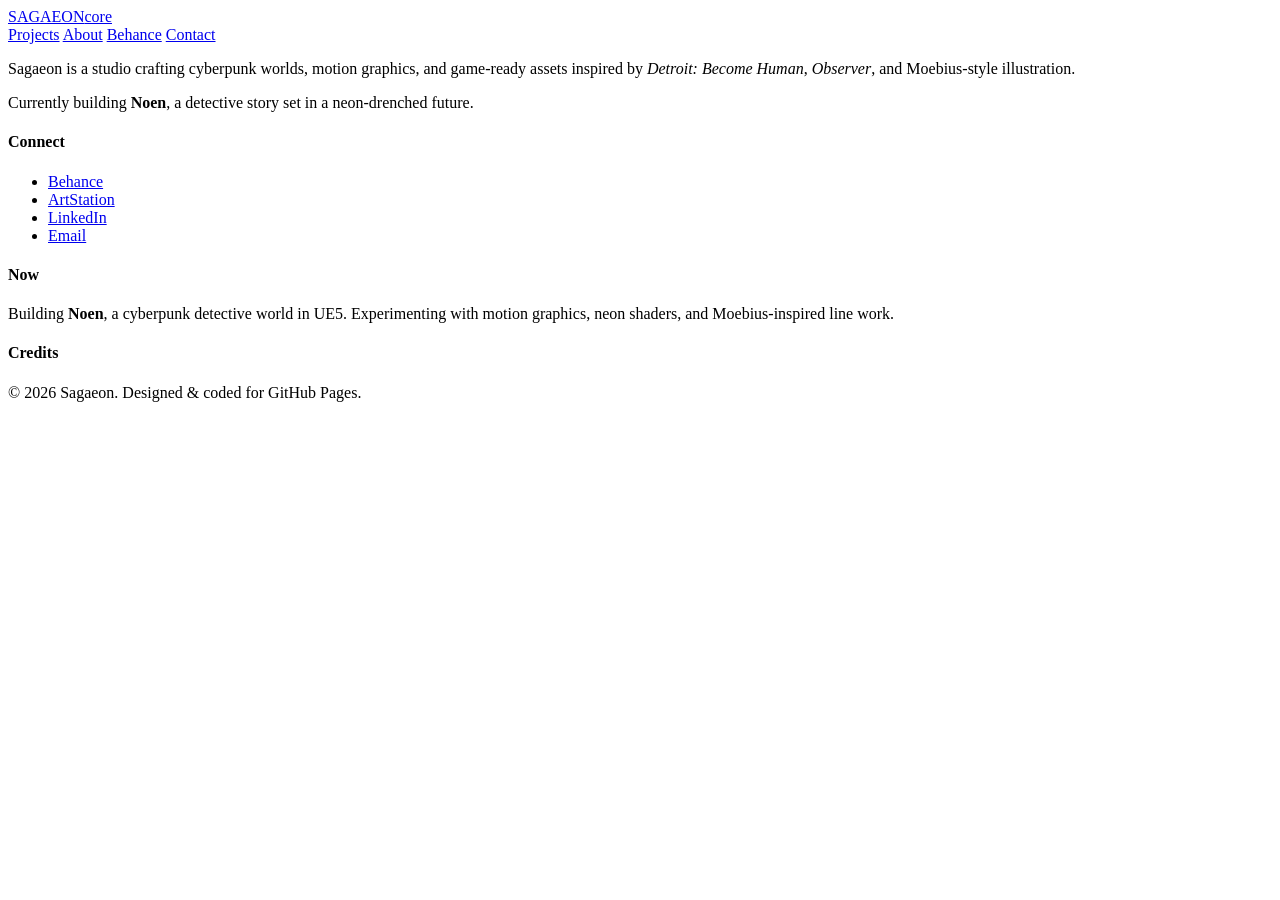
==== public/index.html @ ce380712 "pushing core portfolio skeleton" ====
<!doctype html>
<html lang="en">
<head>
	<meta name="generator" content="Hugo 0.163.3"><script src="/livereload.js?mindelay=10&amp;v=2&amp;port=1313&amp;path=livereload" data-no-instant defer></script>
  <meta charset="utf-8">
  <meta name="viewport" content="width=device-width, initial-scale=1">
  <title>Home — SAGAEON</title>
  <link rel="preconnect" href="https://fonts.googleapis.com">
  <link rel="preconnect" href="https://fonts.gstatic.com" crossorigin>
  <link href="https://fonts.googleapis.com/css2?family=Audiowide&family=Inter:wght@300;400;600;800&display=swap" rel="stylesheet">
  <link rel="stylesheet" href="/assets/css/style.css">
  <script defer src="/assets/js/main.js"></script>
</head>
<body>
  <div class="scanlines"></div>
  
  <header class="site-header">
    <div class="container nav-wrap">
      <a class="brand" href="https://sagaeon.studio"><span class="brand-glow">SAGAEON</span><span class="brand-sub">core</span></a>
      <nav>
        <a class="nav-link" href="/projects/" data-glitch="Projects">Projects</a>
        <a class="nav-link" href="/about/" data-glitch="About">About</a>
        <a class="nav-link" href="https://www.behance.net/meipb" target="_blank" rel="noopener" data-glitch="Behance">Behance</a>
        <a class="nav-link" href="mailto:hello@sagaeon.com" data-glitch="Contact">Contact</a>
      </nav>
    </div>
  </header>

  <main class="container">
    
  <div class="homepage-content">
    <p>Sagaeon is a studio crafting cyberpunk worlds, motion graphics, and game-ready assets inspired by <em>Detroit: Become Human</em>, <em>Observer</em>, and Moebius-style illustration.</p>
<p>Currently building <strong>Noen</strong>, a detective story set in a neon-drenched future.</p>

  </div>

  </main>

  <footer class="site-footer">
    <div class="container footer-grid">
      <div>
        <h4>Connect</h4>
        <ul class="link-list">
          <li><a href="https://www.behance.net/meipb" target="_blank" rel="noopener">Behance</a></li>
          <li><a href="https://www.artstation.com/" target="_blank" rel="noopener">ArtStation</a></li>
          <li><a href="https://www.linkedin.com/" target="_blank" rel="noopener">LinkedIn</a></li>
          <li><a href="mailto:hello@sagaeon.com">Email</a></li>
        </ul>
      </div>
      <div>
        <h4>Now</h4>
        <p>Building <strong>Noen</strong>, a cyberpunk detective world in UE5. Experimenting with motion graphics, neon shaders, and Moebius-inspired line work.</p>
      </div>
      <div>
        <h4>Credits</h4>
        <p>© 2026 Sagaeon. Designed & coded for GitHub Pages.</p>
      </div>
    </div>
  </footer>
</body>
</html>
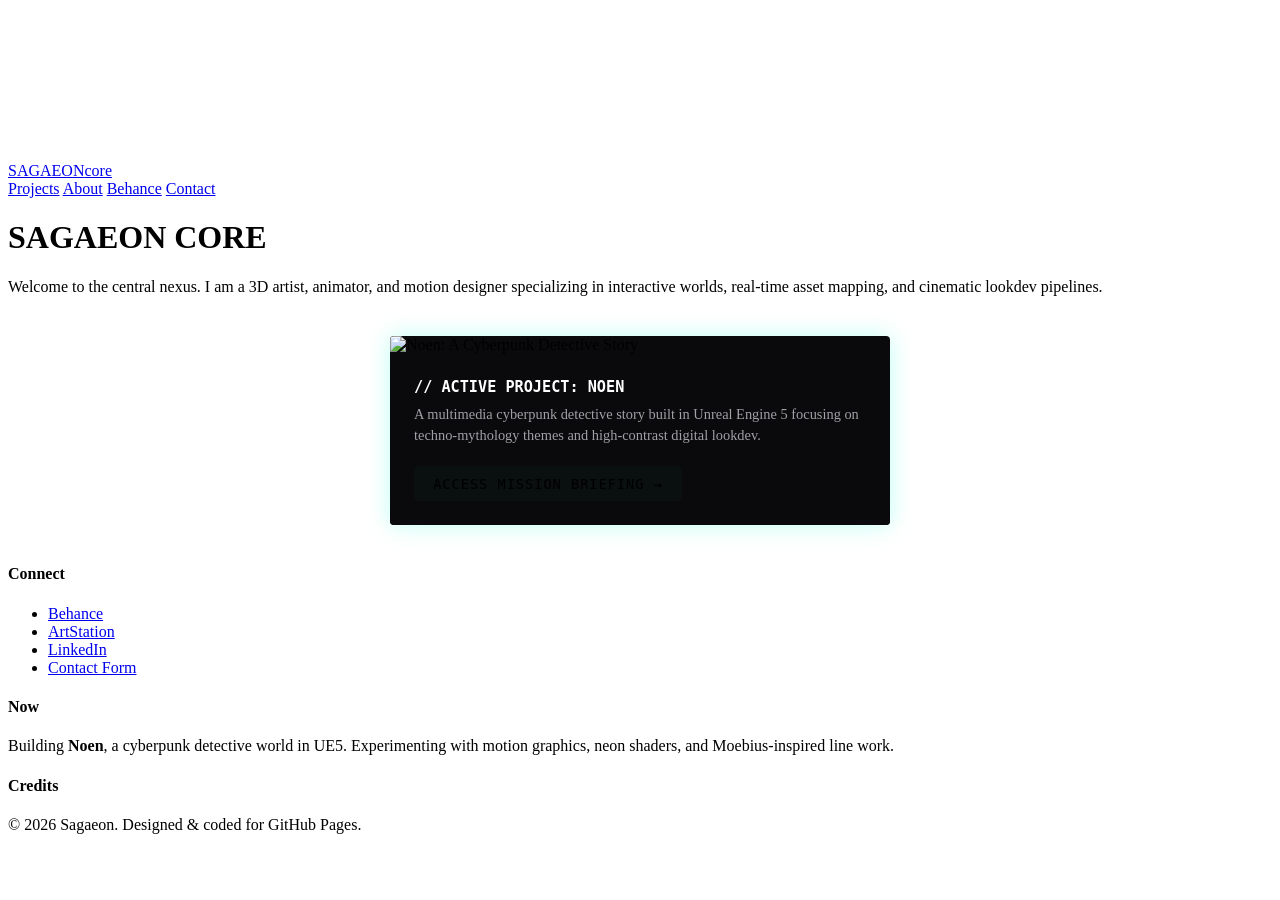
==== commit 0b112775: "feat: add 3D and design portfolio sections for internship application" ====
--- a/public/index.html
+++ b/public/index.html
@@ -1,27 +1,27 @@
 <!doctype html>
 <html lang="en">
 <head>
-	<meta name="generator" content="Hugo 0.163.3"><script src="/livereload.js?mindelay=10&amp;v=2&amp;port=1313&amp;path=livereload" data-no-instant defer></script>
+	<meta name="generator" content="Hugo 0.163.3">
   <meta charset="utf-8">
   <meta name="viewport" content="width=device-width, initial-scale=1">
   <title>Home — SAGAEON</title>
   <link rel="preconnect" href="https://fonts.googleapis.com">
   <link rel="preconnect" href="https://fonts.gstatic.com" crossorigin>
-  <link href="https://fonts.googleapis.com/css2?family=Audiowide&family=Inter:wght@300;400;600;800&display=swap" rel="stylesheet">
   <link rel="stylesheet" href="/assets/css/style.css">
-  <script defer src="/assets/js/main.js"></script>
+  <script defer src="/js/main.js"></script>
 </head>
 <body>
-  <div class="scanlines"></div>
   
+  <canvas id="matrix-rain"></canvas>
+
   <header class="site-header">
     <div class="container nav-wrap">
-      <a class="brand" href="https://sagaeon.studio"><span class="brand-glow">SAGAEON</span><span class="brand-sub">core</span></a>
+      <a class="brand" href="https://www.sagaeon.com"><span class="brand-glow">SAGAEON</span><span class="brand-sub">core</span></a>
       <nav>
         <a class="nav-link" href="/projects/" data-glitch="Projects">Projects</a>
         <a class="nav-link" href="/about/" data-glitch="About">About</a>
         <a class="nav-link" href="https://www.behance.net/meipb" target="_blank" rel="noopener" data-glitch="Behance">Behance</a>
-        <a class="nav-link" href="mailto:hello@sagaeon.com" data-glitch="Contact">Contact</a>
+        <a class="nav-link" href="/contact/" data-glitch="Contact">Contact</a>
       </nav>
     </div>
   </header>
@@ -29,9 +29,16 @@
   <main class="container">
     
   <div class="homepage-content">
-    <p>Sagaeon is a studio crafting cyberpunk worlds, motion graphics, and game-ready assets inspired by <em>Detroit: Become Human</em>, <em>Observer</em>, and Moebius-style illustration.</p>
-<p>Currently building <strong>Noen</strong>, a detective story set in a neon-drenched future.</p>
-
+    <h1 id="sagaeon-core">SAGAEON CORE</h1>
+<p>Welcome to the central nexus. I am a 3D artist, animator, and motion designer specializing in interactive worlds, real-time asset mapping, and cinematic lookdev pipelines.</p>
+<div class="hero-spotlight" style="margin: 2.5rem auto; max-width: 500px; border: 1px solid var(--neon-cyan); box-shadow: 0 0 25px rgba(0, 255, 204, 0.25); border-radius: 4px; overflow: hidden; background: #0a0a0c;">
+<img src="/images/noen-poster.jpg" alt="Noen: A Cyberpunk Detective Story" style="width: 100%; display: block; height: auto;">
+  <div class="hero-overlay" style="padding: 1.5rem; border-top: 1px solid var(--neon-cyan); background: rgba(10, 10, 12, 0.95);">
+    <h3 style="margin: 0 0 0.5rem 0; color: #fff; font-family: monospace;">// ACTIVE PROJECT: NOEN</h3>
+    <p style="margin: 0 0 1.2rem 0; font-size: 0.9rem; color: #a0a0a5; line-height: 1.5;">A multimedia cyberpunk detective story built in Unreal Engine 5 focusing on techno-mythology themes and high-contrast digital lookdev.</p>
+    <a href="/projects/" class="btn-nexus" style="display: inline-block; padding: 0.6rem 1.2rem; border: 1px solid var(--neon-cyan); color: var(--neon-cyan); text-decoration: none; border-radius: 4px; font-size: 0.85rem; font-family: monospace; text-transform: uppercase; letter-spacing: 1px; background: rgba(0, 255, 204, 0.02); transition: all 0.3s ease;">Access Mission Briefing →</a>
+  </div>
+</div>
   </div>
 
   </main>
@@ -44,7 +51,7 @@
           <li><a href="https://www.behance.net/meipb" target="_blank" rel="noopener">Behance</a></li>
           <li><a href="https://www.artstation.com/" target="_blank" rel="noopener">ArtStation</a></li>
           <li><a href="https://www.linkedin.com/" target="_blank" rel="noopener">LinkedIn</a></li>
-          <li><a href="mailto:hello@sagaeon.com">Email</a></li>
+          <li><a href="/contact/">Contact Form</a></li>
         </ul>
       </div>
       <div>
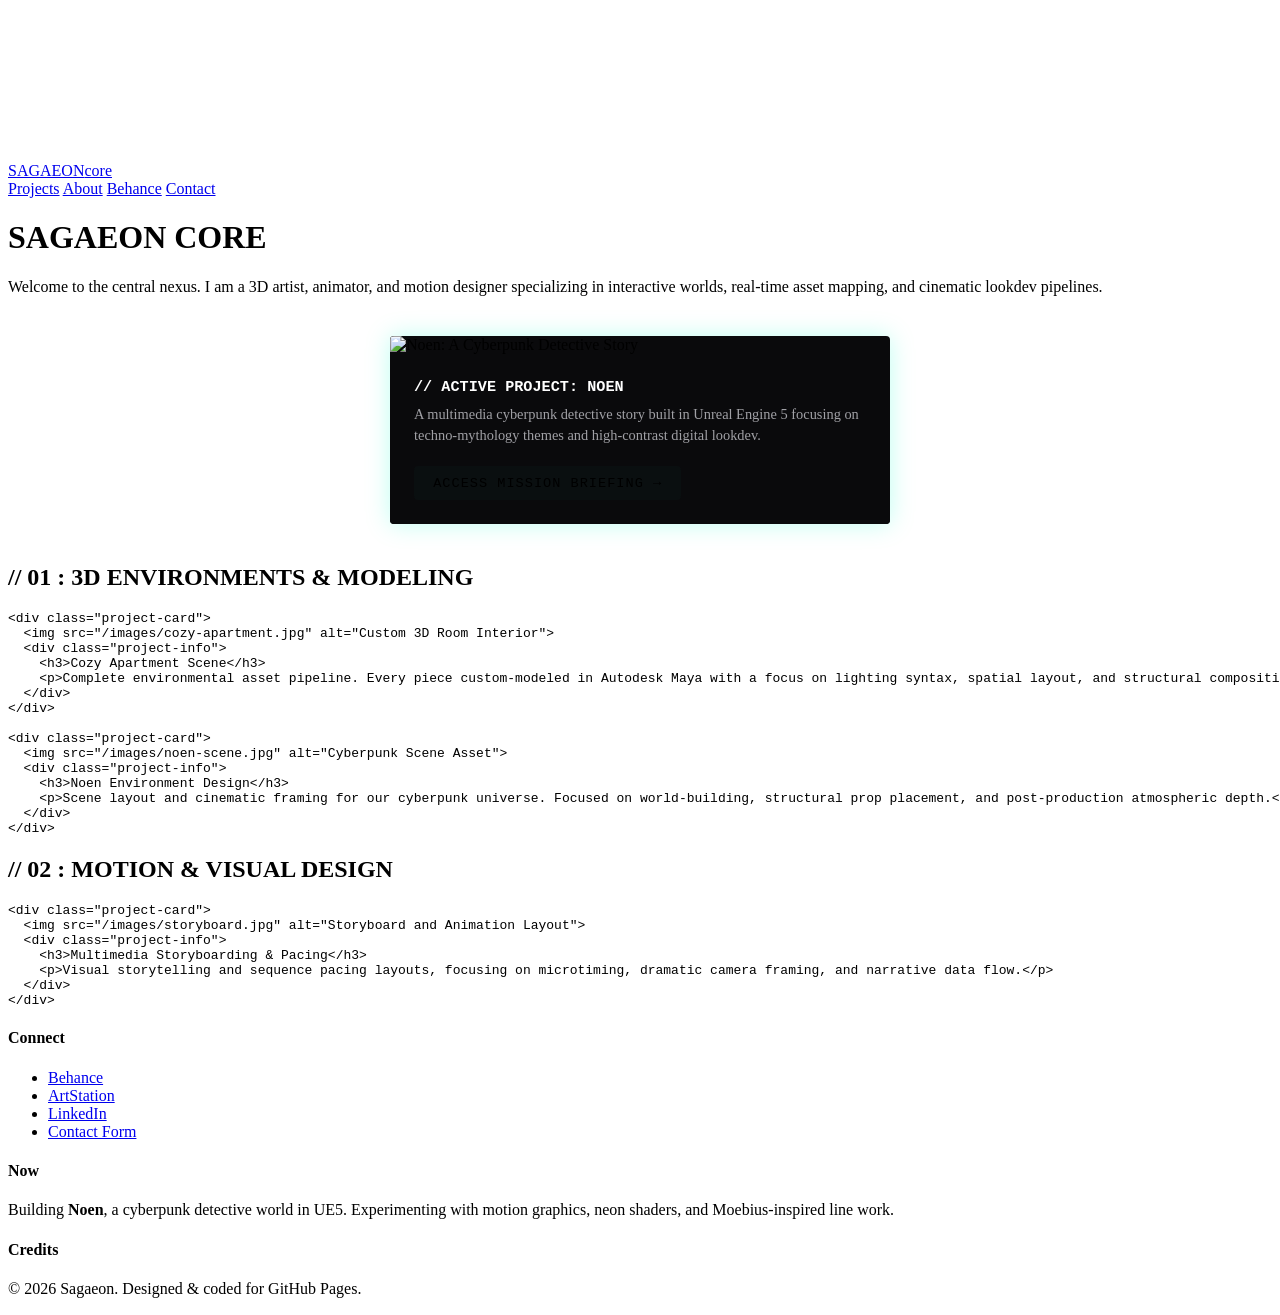
==== commit 34009b5f: "feat: deploy interactive 3D and design portfolio categories" ====
--- a/public/index.html
+++ b/public/index.html
@@ -39,6 +39,38 @@
     <a href="/projects/" class="btn-nexus" style="display: inline-block; padding: 0.6rem 1.2rem; border: 1px solid var(--neon-cyan); color: var(--neon-cyan); text-decoration: none; border-radius: 4px; font-size: 0.85rem; font-family: monospace; text-transform: uppercase; letter-spacing: 1px; background: rgba(0, 255, 204, 0.02); transition: all 0.3s ease;">Access Mission Briefing →</a>
   </div>
 </div>
+<section class="portfolio-container">
+  <h2 class="section-title">// 01 : 3D ENVIRONMENTS & MODELING</h2>
+  <div class="portfolio-grid">
+<pre><code>&lt;div class=&quot;project-card&quot;&gt;
+  &lt;img src=&quot;/images/cozy-apartment.jpg&quot; alt=&quot;Custom 3D Room Interior&quot;&gt;
+  &lt;div class=&quot;project-info&quot;&gt;
+    &lt;h3&gt;Cozy Apartment Scene&lt;/h3&gt;
+    &lt;p&gt;Complete environmental asset pipeline. Every piece custom-modeled in Autodesk Maya with a focus on lighting syntax, spatial layout, and structural composition.&lt;/p&gt;
+  &lt;/div&gt;
+&lt;/div&gt;
+
+&lt;div class=&quot;project-card&quot;&gt;
+  &lt;img src=&quot;/images/noen-scene.jpg&quot; alt=&quot;Cyberpunk Scene Asset&quot;&gt;
+  &lt;div class=&quot;project-info&quot;&gt;
+    &lt;h3&gt;Noen Environment Design&lt;/h3&gt;
+    &lt;p&gt;Scene layout and cinematic framing for our cyberpunk universe. Focused on world-building, structural prop placement, and post-production atmospheric depth.&lt;/p&gt;
+  &lt;/div&gt;
+&lt;/div&gt;
+</code></pre>
+  </div>
+  <h2 class="section-title">// 02 : MOTION & VISUAL DESIGN</h2>
+  <div class="portfolio-grid">
+<pre><code>&lt;div class=&quot;project-card&quot;&gt;
+  &lt;img src=&quot;/images/storyboard.jpg&quot; alt=&quot;Storyboard and Animation Layout&quot;&gt;
+  &lt;div class=&quot;project-info&quot;&gt;
+    &lt;h3&gt;Multimedia Storyboarding &amp; Pacing&lt;/h3&gt;
+    &lt;p&gt;Visual storytelling and sequence pacing layouts, focusing on microtiming, dramatic camera framing, and narrative data flow.&lt;/p&gt;
+  &lt;/div&gt;
+&lt;/div&gt;
+</code></pre>
+  </div>
+</section>
   </div>
 
   </main>
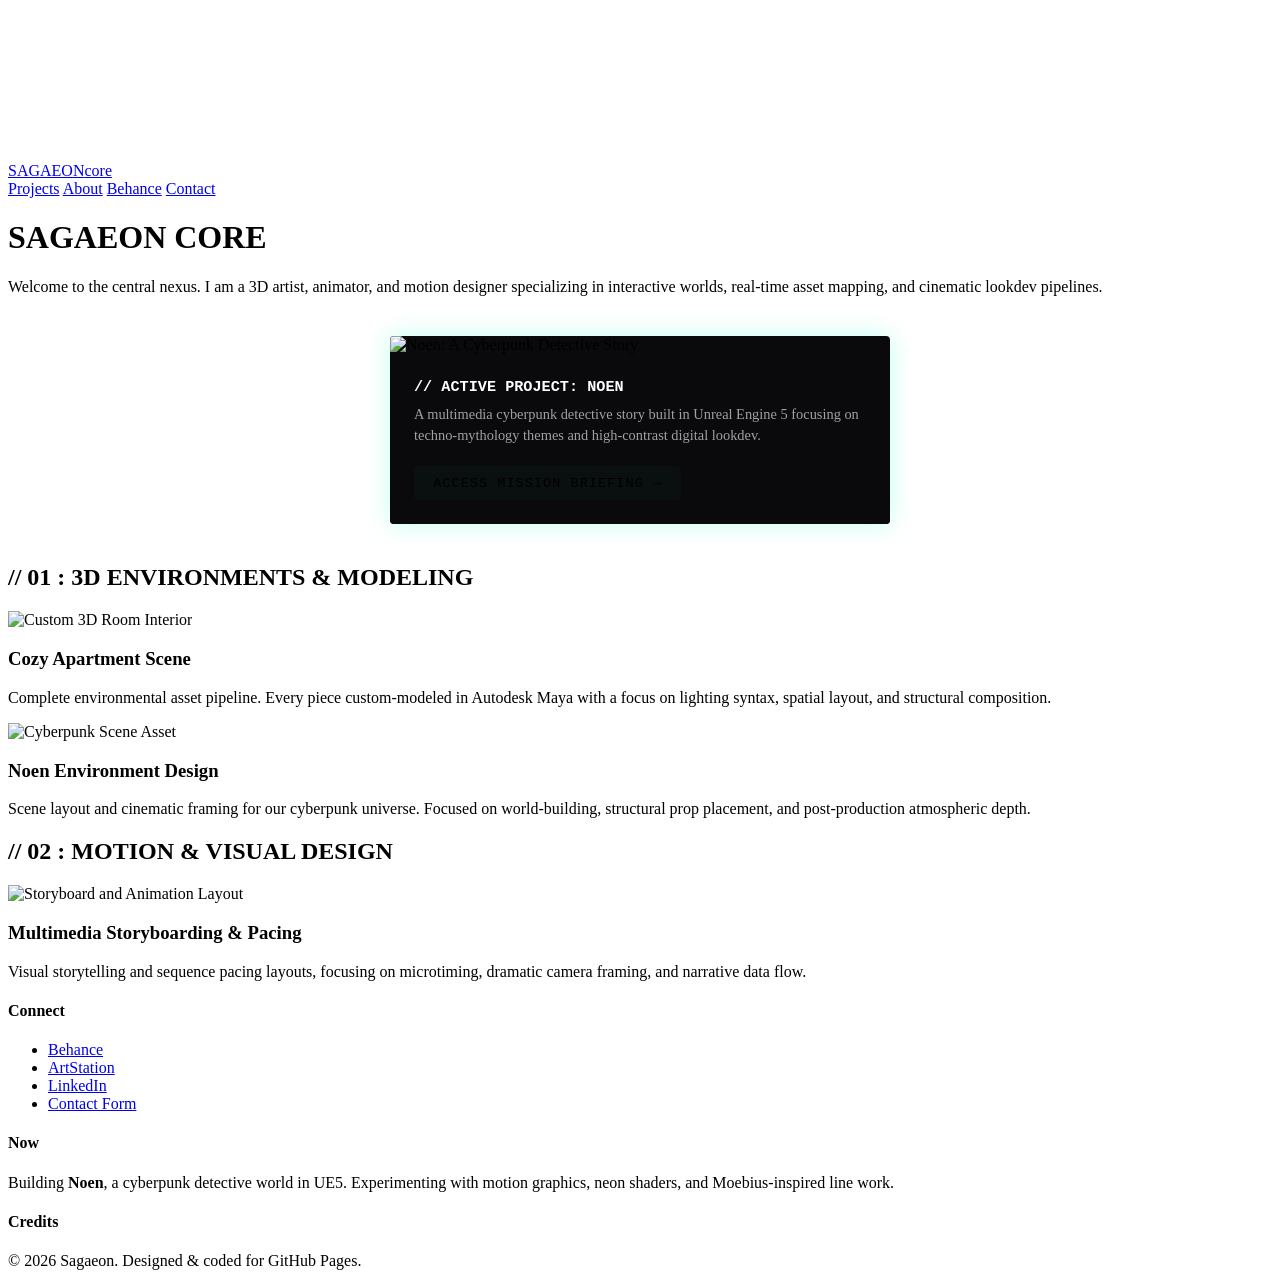
==== commit 04149c8d: "fix: resolve markdown rendering bug by removing html indentation" ====
--- a/public/index.html
+++ b/public/index.html
@@ -33,43 +33,40 @@
 <p>Welcome to the central nexus. I am a 3D artist, animator, and motion designer specializing in interactive worlds, real-time asset mapping, and cinematic lookdev pipelines.</p>
 <div class="hero-spotlight" style="margin: 2.5rem auto; max-width: 500px; border: 1px solid var(--neon-cyan); box-shadow: 0 0 25px rgba(0, 255, 204, 0.25); border-radius: 4px; overflow: hidden; background: #0a0a0c;">
 <img src="/images/noen-poster.jpg" alt="Noen: A Cyberpunk Detective Story" style="width: 100%; display: block; height: auto;">
-  <div class="hero-overlay" style="padding: 1.5rem; border-top: 1px solid var(--neon-cyan); background: rgba(10, 10, 12, 0.95);">
-    <h3 style="margin: 0 0 0.5rem 0; color: #fff; font-family: monospace;">// ACTIVE PROJECT: NOEN</h3>
-    <p style="margin: 0 0 1.2rem 0; font-size: 0.9rem; color: #a0a0a5; line-height: 1.5;">A multimedia cyberpunk detective story built in Unreal Engine 5 focusing on techno-mythology themes and high-contrast digital lookdev.</p>
-    <a href="/projects/" class="btn-nexus" style="display: inline-block; padding: 0.6rem 1.2rem; border: 1px solid var(--neon-cyan); color: var(--neon-cyan); text-decoration: none; border-radius: 4px; font-size: 0.85rem; font-family: monospace; text-transform: uppercase; letter-spacing: 1px; background: rgba(0, 255, 204, 0.02); transition: all 0.3s ease;">Access Mission Briefing →</a>
-  </div>
+<div class="hero-overlay" style="padding: 1.5rem; border-top: 1px solid var(--neon-cyan); background: rgba(10, 10, 12, 0.95);">
+<h3 style="margin: 0 0 0.5rem 0; color: #fff; font-family: monospace;">// ACTIVE PROJECT: NOEN</h3>
+<p style="margin: 0 0 1.2rem 0; font-size: 0.9rem; color: #a0a0a5; line-height: 1.5;">A multimedia cyberpunk detective story built in Unreal Engine 5 focusing on techno-mythology themes and high-contrast digital lookdev.</p>
+<a href="/projects/" class="btn-nexus" style="display: inline-block; padding: 0.6rem 1.2rem; border: 1px solid var(--neon-cyan); color: var(--neon-cyan); text-decoration: none; border-radius: 4px; font-size: 0.85rem; font-family: monospace; text-transform: uppercase; letter-spacing: 1px; background: rgba(0, 255, 204, 0.02); transition: all 0.3s ease;">Access Mission Briefing →</a>
+</div>
 </div>
 <section class="portfolio-container">
-  <h2 class="section-title">// 01 : 3D ENVIRONMENTS & MODELING</h2>
-  <div class="portfolio-grid">
-<pre><code>&lt;div class=&quot;project-card&quot;&gt;
-  &lt;img src=&quot;/images/cozy-apartment.jpg&quot; alt=&quot;Custom 3D Room Interior&quot;&gt;
-  &lt;div class=&quot;project-info&quot;&gt;
-    &lt;h3&gt;Cozy Apartment Scene&lt;/h3&gt;
-    &lt;p&gt;Complete environmental asset pipeline. Every piece custom-modeled in Autodesk Maya with a focus on lighting syntax, spatial layout, and structural composition.&lt;/p&gt;
-  &lt;/div&gt;
-&lt;/div&gt;
-
-&lt;div class=&quot;project-card&quot;&gt;
-  &lt;img src=&quot;/images/noen-scene.jpg&quot; alt=&quot;Cyberpunk Scene Asset&quot;&gt;
-  &lt;div class=&quot;project-info&quot;&gt;
-    &lt;h3&gt;Noen Environment Design&lt;/h3&gt;
-    &lt;p&gt;Scene layout and cinematic framing for our cyberpunk universe. Focused on world-building, structural prop placement, and post-production atmospheric depth.&lt;/p&gt;
-  &lt;/div&gt;
-&lt;/div&gt;
-</code></pre>
-  </div>
-  <h2 class="section-title">// 02 : MOTION & VISUAL DESIGN</h2>
-  <div class="portfolio-grid">
-<pre><code>&lt;div class=&quot;project-card&quot;&gt;
-  &lt;img src=&quot;/images/storyboard.jpg&quot; alt=&quot;Storyboard and Animation Layout&quot;&gt;
-  &lt;div class=&quot;project-info&quot;&gt;
-    &lt;h3&gt;Multimedia Storyboarding &amp; Pacing&lt;/h3&gt;
-    &lt;p&gt;Visual storytelling and sequence pacing layouts, focusing on microtiming, dramatic camera framing, and narrative data flow.&lt;/p&gt;
-  &lt;/div&gt;
-&lt;/div&gt;
-</code></pre>
-  </div>
+<h2 class="section-title">// 01 : 3D ENVIRONMENTS & MODELING</h2>
+<div class="portfolio-grid">
+<div class="project-card">
+<img src="/images/cozy-apartment.jpg" alt="Custom 3D Room Interior">
+<div class="project-info">
+<h3>Cozy Apartment Scene</h3>
+<p>Complete environmental asset pipeline. Every piece custom-modeled in Autodesk Maya with a focus on lighting syntax, spatial layout, and structural composition.</p>
+</div>
+</div>
+<div class="project-card">
+<img src="/images/noen-scene.jpg" alt="Cyberpunk Scene Asset">
+<div class="project-info">
+<h3>Noen Environment Design</h3>
+<p>Scene layout and cinematic framing for our cyberpunk universe. Focused on world-building, structural prop placement, and post-production atmospheric depth.</p>
+</div>
+</div>
+</div>
+<h2 class="section-title">// 02 : MOTION & VISUAL DESIGN</h2>
+<div class="portfolio-grid">
+<div class="project-card">
+<img src="/images/storyboard.jpg" alt="Storyboard and Animation Layout">
+<div class="project-info">
+<h3>Multimedia Storyboarding & Pacing</h3>
+<p>Visual storytelling and sequence pacing layouts, focusing on microtiming, dramatic camera framing, and narrative data flow.</p>
+</div>
+</div>
+</div>
 </section>
   </div>
 
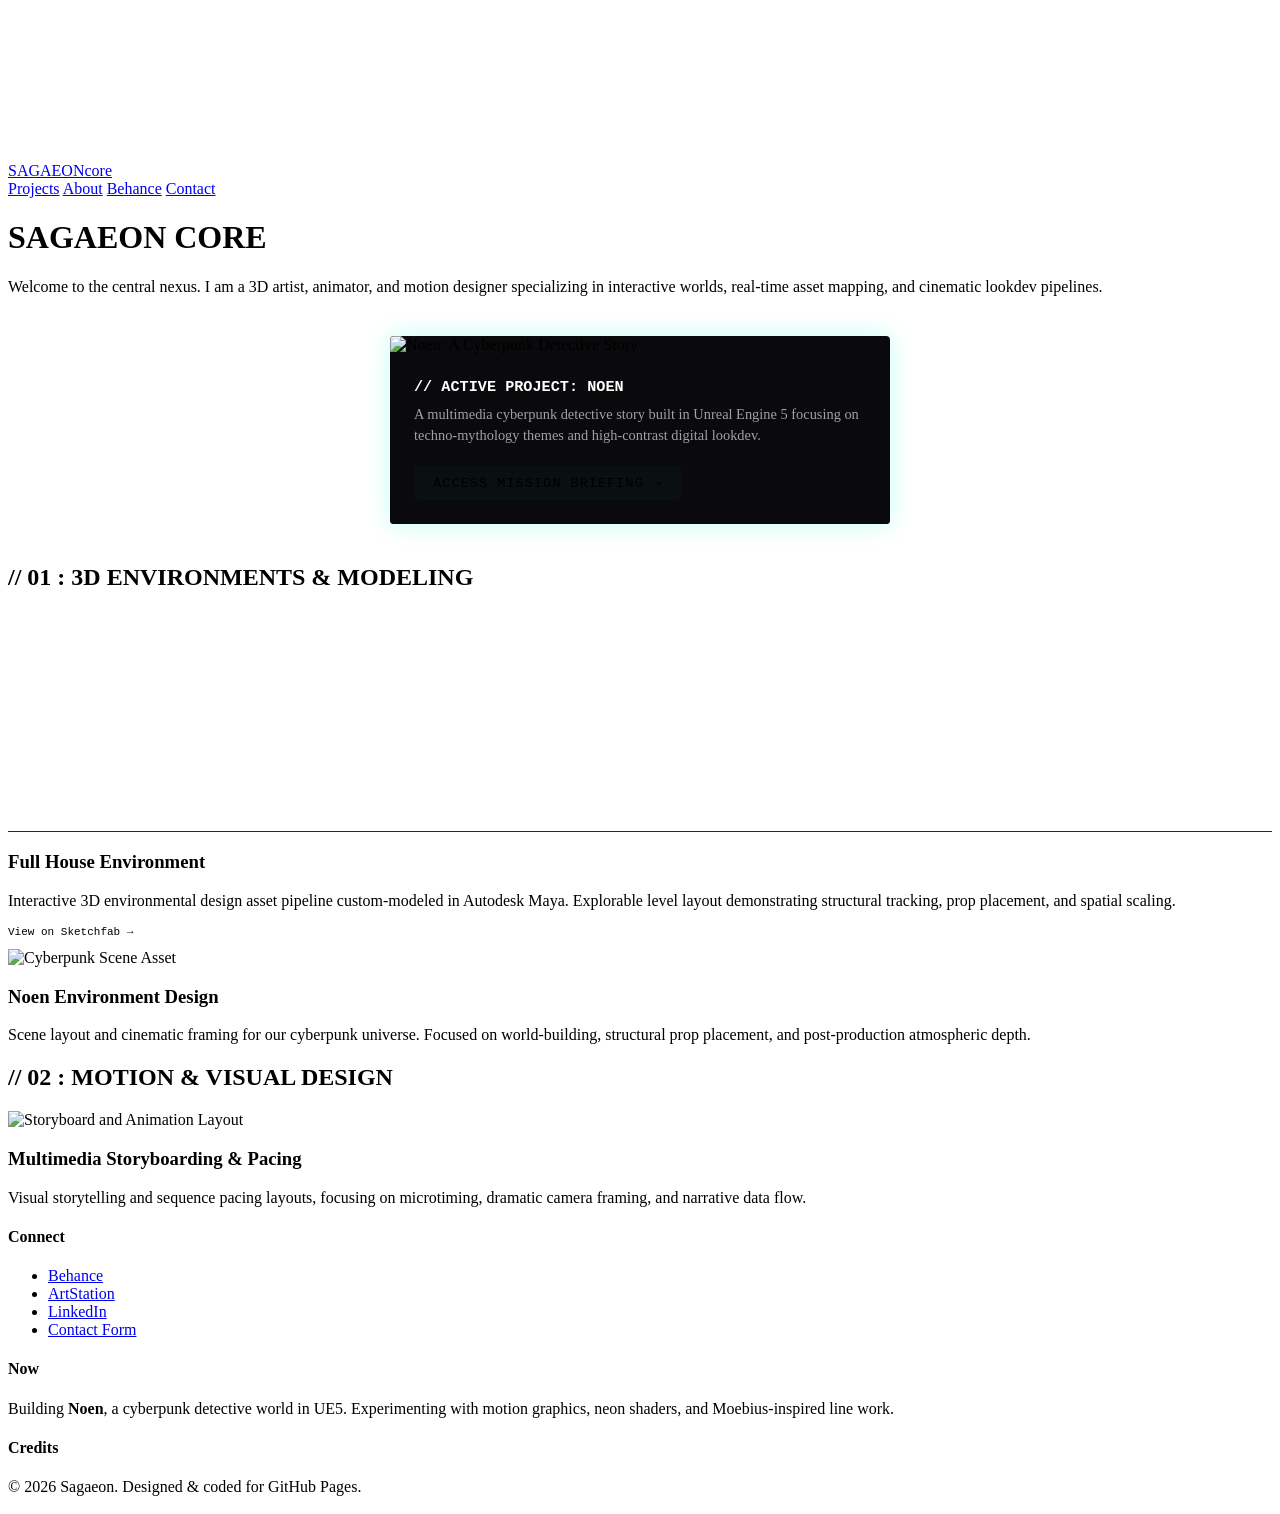
==== commit 7fa82c94: "feat: embed interactive sketchfab 3D viewport into portfolio showcase" ====
--- a/public/index.html
+++ b/public/index.html
@@ -43,10 +43,15 @@
 <h2 class="section-title">// 01 : 3D ENVIRONMENTS & MODELING</h2>
 <div class="portfolio-grid">
 <div class="project-card">
-<img src="/images/cozy-apartment.jpg" alt="Custom 3D Room Interior">
+<div class="sketchfab-embed-wrapper" style="width: 100%; height: 220px; overflow: hidden; border-bottom: 1px solid #1e293b;"> 
+<iframe title="Full House" frameborder="0" allowfullscreen mozallowfullscreen="true" webkitallowfullscreen="true" allow="autoplay; fullscreen; xr-spatial-tracking" xr-spatial-tracking execution-while-out-of-viewport execution-while-not-rendered web-share src="https://sketchfab.com/models/81021050c8db47b2a14cb77da8cdf823/embed?ui_theme=dark&ui_hint=0" style="width: 100%; height: 100%; border: none;"></iframe> 
+</div>
 <div class="project-info">
-<h3>Cozy Apartment Scene</h3>
-<p>Complete environmental asset pipeline. Every piece custom-modeled in Autodesk Maya with a focus on lighting syntax, spatial layout, and structural composition.</p>
+<h3>Full House Environment</h3>
+<p>Interactive 3D environmental design asset pipeline custom-modeled in Autodesk Maya. Explorable level layout demonstrating structural tracking, prop placement, and spatial scaling.</p>
+<p style="font-size: 11px; margin-top: 10px; font-family: monospace; color: var(--text-muted);">
+<a href="https://sketchfab.com/3d-models/full-house-81021050c8db47b2a14cb77da8cdf823" target="_blank" rel="nofollow" style="color: var(--neon-cyan); text-decoration: none;">View on Sketchfab →</a>
+</p>
 </div>
 </div>
 <div class="project-card">
